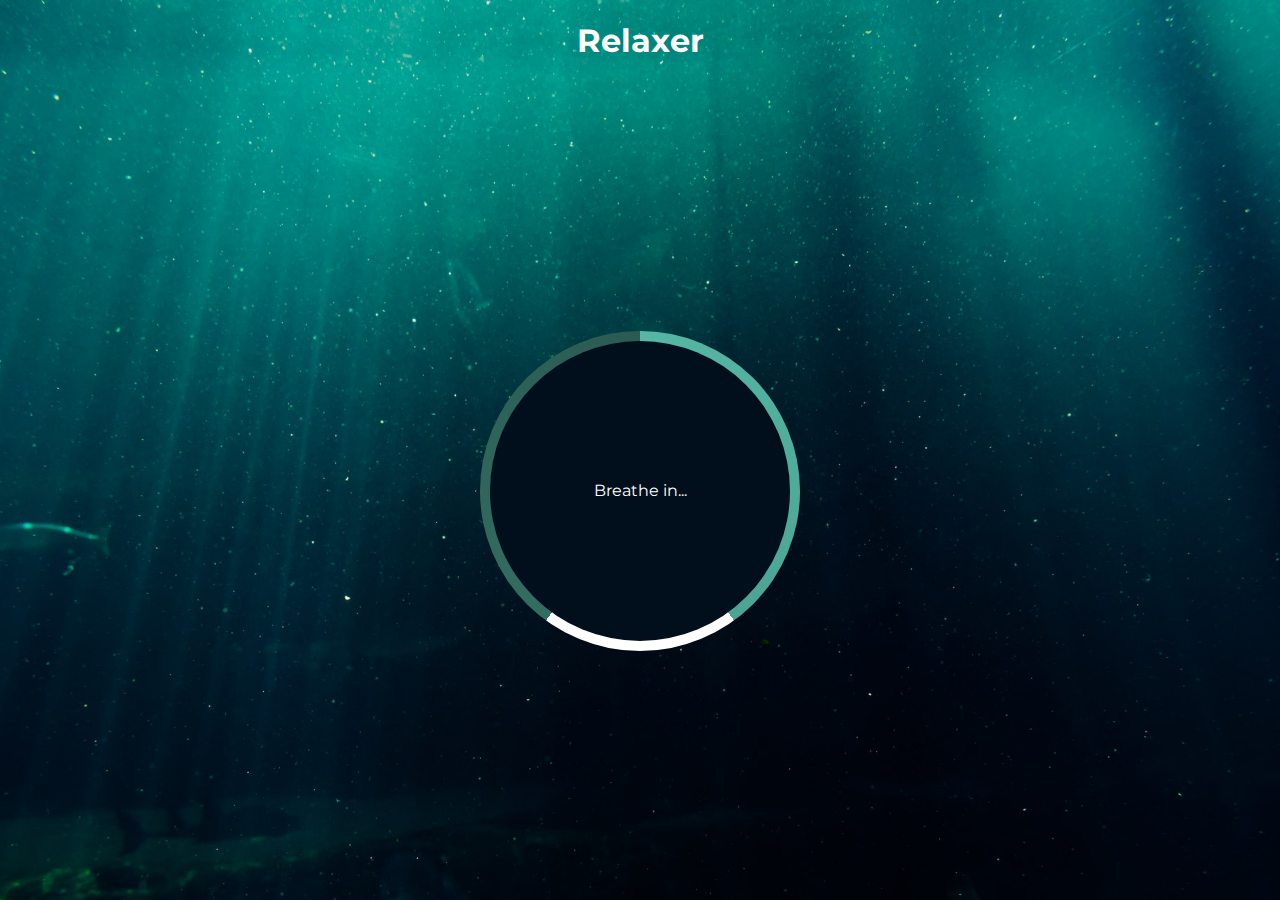
==== 16 - relaxer app CSS Animtions setTimeout/index.html @ 7bf03b1d "Project 16, basic structure. HTML content and CSS basic stlying" ====
<!DOCTYPE html>
<html lang="en">
<head>
    <meta charset="UTF-8">
    <meta name="viewport" content="width=device-width, initial-scale=1.0">
    <link rel="stylesheet" href="style.css">
    <title>Relaxer</title>
</head>
<body>
    <h1>Relaxer</h1>

    <div class="container" id="container">
        <div class="circle"></div>

        <p id="text">Breathe in...</p>

        <div class="pointer-container">
            <span class="pointer"></span>
        </div>

        <div class="gradient-circle"></div>
    </div>

    <script src="script.js"></script>
</body>
</html>
---- 16 - relaxer app CSS Animtions setTimeout/style.css ----
@import url('https://fonts.googleapis.com/css?family=Montserrat&display=swap');

* {
    box-sizing: border-box;
}

body {
    background: #224941 url('./img/bg.jpg') no-repeat center center/cover;
    min-height: 100vh;
    overflow: hidden;
    display: flex;
    flex-direction: column;
    align-items: center;
    color: #fff;
    font-family: 'Montserrat', sans-serif;
    margin: 0;
}

.container {
    display: flex;
    align-items: center;
    justify-content: center;
    margin: auto;
    height: 300px;
    width: 300px;
    position: relative;
    transform: scale(1);
}

.circle {
    background-color: #010f1c;
    height: 100%;
    width: 100%;
    border-radius: 50%;
    position: absolute;
    top: 0;
    left: 0;
    z-index: -1;
}

.gradient-circle {
    background: conic-gradient(
        #55b7a4 0%,
        #4ca493 40%,
        #fff 40%,
        #fff 60%,
        #336d62 60%,
        #2a5b52 100%
    );
    height: 320px;
    width: 320px;
    z-index: -2;
    border-radius: 50%;
    position: absolute;
    top: -10px;
    left: -10px;
}
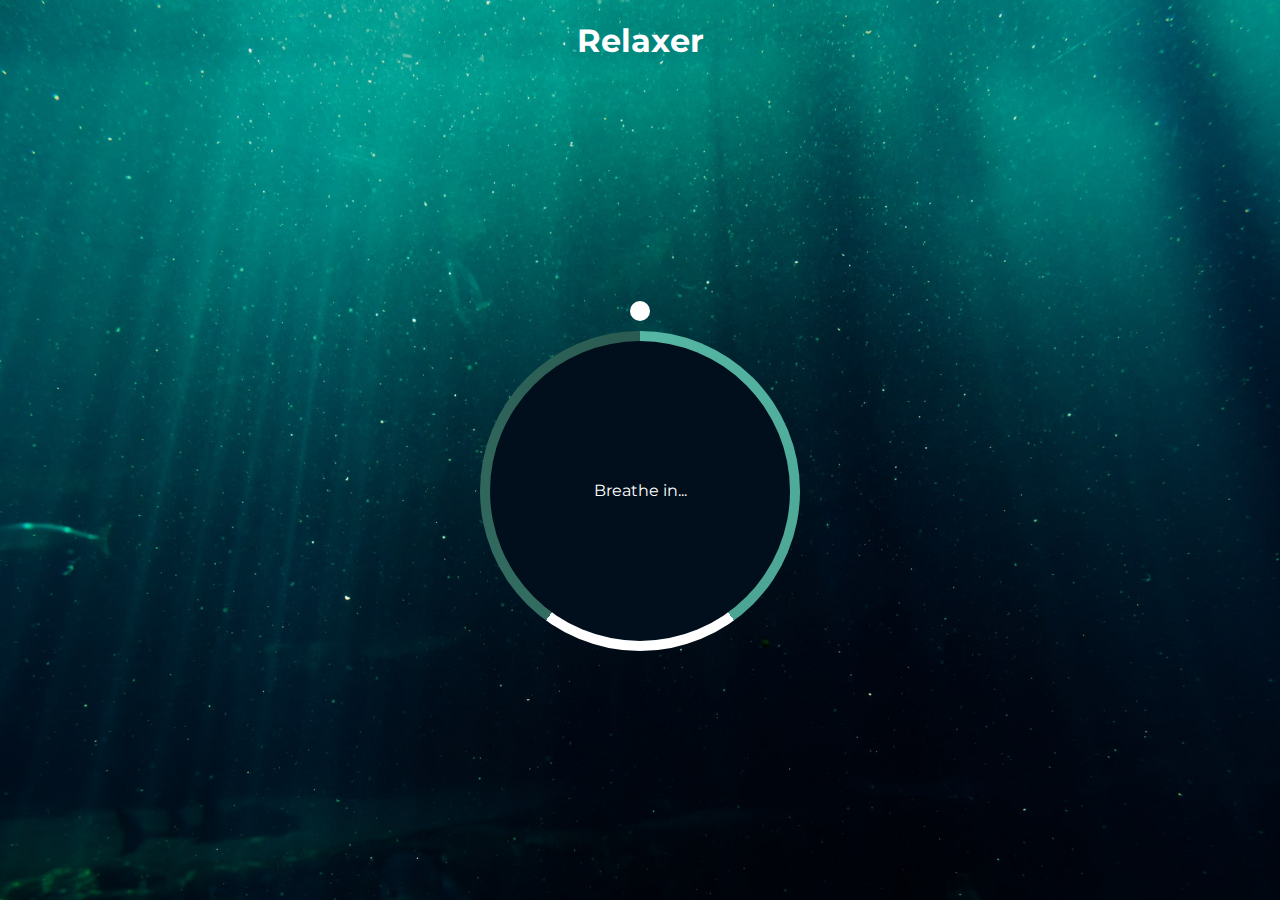
==== commit a973cd21: "Finished CSS styling + JS functionality" ====
--- a/16 - relaxer app CSS Animtions setTimeout/index.html
+++ b/16 - relaxer app CSS Animtions setTimeout/index.html
@@ -12,7 +12,7 @@
     <div class="container" id="container">
         <div class="circle"></div>
 
-        <p id="text">Breathe in...</p>
+        <p id="text"></p>
 
         <div class="pointer-container">
             <span class="pointer"></span>
--- a/16 - relaxer app CSS Animtions setTimeout/style.css
+++ b/16 - relaxer app CSS Animtions setTimeout/style.css
@@ -1,57 +1,113 @@
 @import url('https://fonts.googleapis.com/css?family=Montserrat&display=swap');
 
 * {
-    box-sizing: border-box;
+  box-sizing: border-box;
 }
 
 body {
-    background: #224941 url('./img/bg.jpg') no-repeat center center/cover;
-    min-height: 100vh;
-    overflow: hidden;
-    display: flex;
-    flex-direction: column;
-    align-items: center;
-    color: #fff;
-    font-family: 'Montserrat', sans-serif;
-    margin: 0;
+  background: #224941 url('./img/bg.jpg') no-repeat center center/cover;
+  color: #fff;
+  font-family: 'Montserrat', sans-serif;
+  min-height: 100vh;
+  overflow: hidden;
+  display: flex;
+  flex-direction: column;
+  align-items: center;
+  margin: 0;
 }
 
 .container {
-    display: flex;
-    align-items: center;
-    justify-content: center;
-    margin: auto;
-    height: 300px;
-    width: 300px;
-    position: relative;
-    transform: scale(1);
+  display: flex;
+  align-items: center;
+  justify-content: center;
+  margin: auto;
+  height: 300px;
+  width: 300px;
+  position: relative;
+  transform: scale(1);
 }
 
 .circle {
-    background-color: #010f1c;
-    height: 100%;
-    width: 100%;
-    border-radius: 50%;
-    position: absolute;
-    top: 0;
-    left: 0;
-    z-index: -1;
+  background-color: #010f1c;
+  height: 100%;
+  width: 100%;
+  border-radius: 50%;
+  position: absolute;
+  top: 0;
+  left: 0;
+  z-index: -1;
 }
 
 .gradient-circle {
-    background: conic-gradient(
-        #55b7a4 0%,
-        #4ca493 40%,
-        #fff 40%,
-        #fff 60%,
-        #336d62 60%,
-        #2a5b52 100%
-    );
-    height: 320px;
-    width: 320px;
-    z-index: -2;
-    border-radius: 50%;
-    position: absolute;
-    top: -10px;
-    left: -10px;
+  background: conic-gradient(
+    #55b7a4 0%,
+    #4ca493 40%,
+    #fff 40%,
+    #fff 60%,
+    #336d62 60%,
+    #2a5b52 100%
+  );
+  height: 320px;
+  width: 320px;
+  z-index: -2;
+  border-radius: 50%;
+  position: absolute;
+  top: -10px;
+  left: -10px;
+}
+
+.pointer {
+  background-color: #fff;
+  border-radius: 50%;
+  height: 20px;
+  width: 20px;
+  display: block;
+}
+
+.pointer-container {
+  position: absolute;
+  top: -40px;
+  left: 140px;
+  width: 20px;
+  height: 190px;
+  animation: rotate 7.5s linear forwards infinite;
+  transform-origin: bottom center;
+}
+
+@keyframes rotate {
+  from {
+    transform: rotate(0deg);
+  }
+
+  to {
+    transform: rotate(360deg);
+  }
+}
+
+.container.grow {
+  animation: grow 3s linear forwards;
+}
+
+@keyframes grow {
+  from {
+    transform: scale(1);
+  }
+
+  to {
+    transform: scale(1.2);
+  }
+}
+
+.container.shrink {
+  animation: shrink 3s linear forwards;
+}
+
+@keyframes shrink {
+  from {
+    transform: scale(1.2);
+  }
+
+  to {
+    transform: scale(1);
+  }
 }